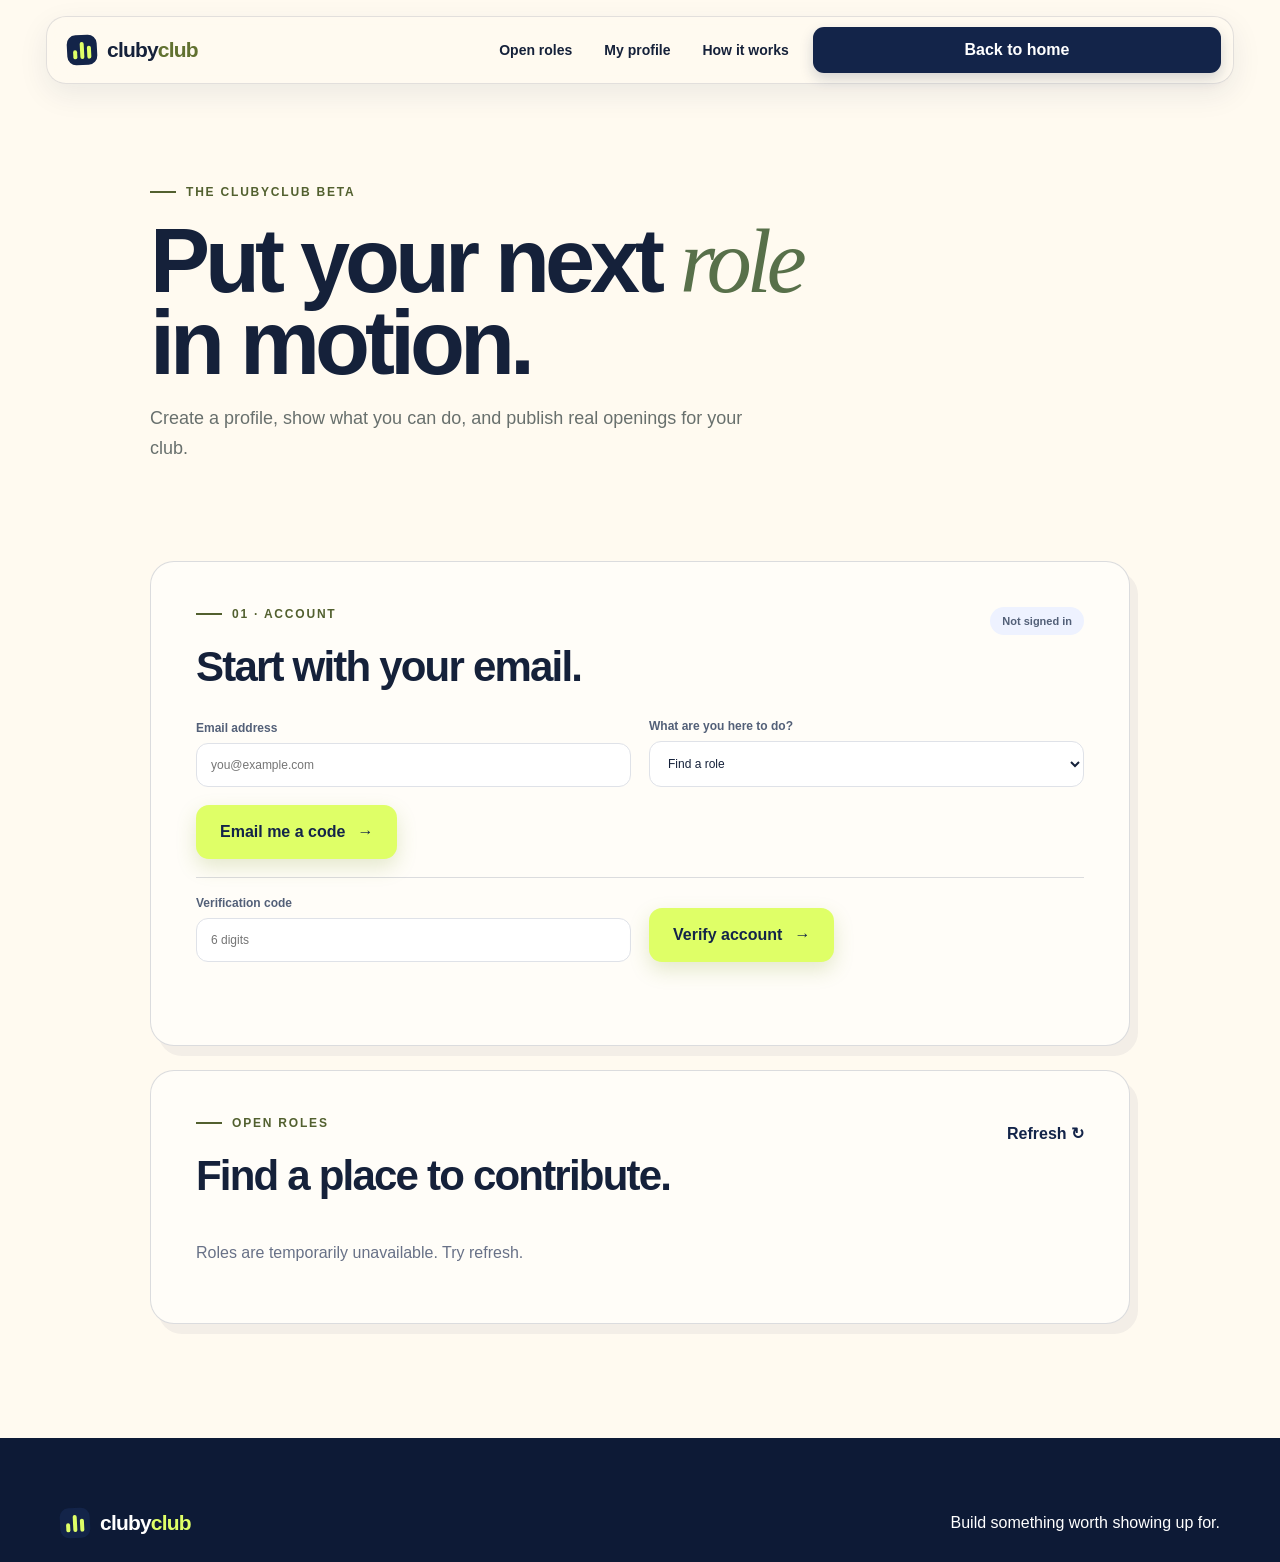
==== app.html @ 36484598 "Add beta profiles and club role postings" ====
<!DOCTYPE html>
<html lang="en">
<head>
  <meta charset="UTF-8">
  <meta name="viewport" content="width=device-width, initial-scale=1">
  <meta name="description" content="Create a clubyclub profile, discover student leadership roles, and post openings for your club.">
  <title>clubyclub — Profiles and roles</title>
  <link rel="icon" href="favicon.svg" type="image/svg+xml">
  <link rel="stylesheet" href="styles.css">
  <link rel="stylesheet" href="app.css">
</head>
<body class="app-page">
  <header class="site-header" data-header>
    <a class="brand" href="index.html#top" aria-label="clubyclub home">
      <span class="brand-mark" aria-hidden="true"><span></span><span></span><span></span></span>
      <span>cluby<span>club</span></span>
    </a>
    <nav class="desktop-nav" aria-label="Main navigation">
      <a href="#roles">Open roles</a>
      <a href="#profile">My profile</a>
      <a href="index.html#how">How it works</a>
    </nav>
    <a class="button button-small button-dark" href="index.html">Back to home</a>
  </header>

  <main class="app-shell">
    <section class="app-hero">
      <div class="section-kicker">The clubyclub beta</div>
      <h1>Put your next <em>role</em> in motion.</h1>
      <p>Create a profile, show what you can do, and publish real openings for your club.</p>
    </section>

    <section class="app-card" id="account">
      <div class="card-heading">
        <div><div class="section-kicker">01 · Account</div><h2>Start with your email.</h2></div>
        <span class="status-pill" data-account-status>Not signed in</span>
      </div>
      <form data-start-form class="form-grid">
        <label>Email address<input type="email" name="email" autocomplete="email" placeholder="you@example.com" required></label>
        <label>What are you here to do?
          <select name="user_type"><option value="candidate">Find a role</option><option value="club">Build a club team</option></select>
        </label>
        <button class="button button-primary" type="submit">Email me a code <span>→</span></button>
      </form>
      <form data-verify-form class="form-grid verify-form" hidden>
        <label>Verification code<input name="code" inputmode="numeric" autocomplete="one-time-code" placeholder="6 digits" pattern="[0-9]{6}" required></label>
        <button class="button button-primary" type="submit">Verify account <span>→</span></button>
      </form>
      <p class="form-message" data-account-message aria-live="polite"></p>
    </section>

    <section class="app-card" id="profile" data-protected>
      <div class="card-heading">
        <div><div class="section-kicker">02 · Profile</div><h2>Make your signal clear.</h2></div>
        <span class="status-pill success">Verified account</span>
      </div>
      <form data-profile-form class="form-grid">
        <label>Your name<input name="display_name" required placeholder="Your name"></label>
        <label>School or community<input name="school" placeholder="e.g. State University"></label>
        <label class="full">Skills<input name="skills" placeholder="Event planning, design, fundraising"></label>
        <label class="full">Short bio<textarea name="bio" rows="4" placeholder="What do you care about building?"></textarea></label>
        <label>Availability<select name="availability"><option value="open">Open to opportunities</option><option value="limited">Limited availability</option><option value="not_now">Not right now</option></select></label>
        <button class="button button-primary" type="submit">Save profile <span>→</span></button>
      </form>
      <p class="form-message" data-profile-message aria-live="polite"></p>
    </section>

    <section class="app-card" id="post-role" data-protected>
      <div class="card-heading">
        <div><div class="section-kicker">03 · Club posting</div><h2>Post a real opening.</h2></div>
        <span class="status-pill">Visible in the role feed</span>
      </div>
      <form data-role-form class="form-grid">
        <label>Club name<input name="club_name" required placeholder="e.g. Robotics Society"></label>
        <label>Role title<input name="title" required placeholder="e.g. Treasurer"></label>
        <label>Category<select name="category"><option>Leadership</option><option>Operations</option><option>Creative</option><option>Community</option></select></label>
        <label>Commitment<input name="commitment" placeholder="2–4 hours/week"></label>
        <label>Location<input name="location" placeholder="Campus, remote, or hybrid"></label>
        <label class="full">What will this person do?<textarea name="description" rows="4" required placeholder="Describe the responsibilities, expectations, and what success looks like."></textarea></label>
        <button class="button button-primary" type="submit">Publish role <span>→</span></button>
      </form>
      <p class="form-message" data-role-message aria-live="polite"></p>
    </section>

    <section class="app-card" id="roles">
      <div class="card-heading">
        <div><div class="section-kicker">Open roles</div><h2>Find a place to contribute.</h2></div>
        <button class="text-button" data-refresh-roles type="button">Refresh ↻</button>
      </div>
      <div class="role-feed" data-role-feed><p class="empty-state">Loading open roles…</p></div>
    </section>
  </main>

  <footer class="site-footer app-footer"><a class="brand brand-footer" href="index.html#top"><span class="brand-mark" aria-hidden="true"><span></span><span></span><span></span></span><span>cluby<span>club</span></span></a><span>Build something worth showing up for.</span></footer>
  <div class="toast" role="status" aria-live="polite" data-toast><span data-toast-icon>✓</span><div><strong data-toast-title>Done</strong><small data-toast-message></small></div></div>
  <script src="config.js"></script>
  <script src="app.js"></script>
</body>
</html>
---- styles.css ----
:root {
  --navy: #132449;
  --navy-2: #1b3261;
  --ink: #15213a;
  --paper: #f4f0e6;
  --cream: #fffaf0;
  --white: #ffffff;
  --lime: #dfff67;
  --lime-bright: #e9ff83;
  --coral: #ff725e;
  --blue: #8eb4ff;
  --yellow: #ffcb59;
  --muted: #6f746f;
  --line: rgba(19, 36, 73, 0.15);
  --shadow: 0 22px 60px rgba(19, 36, 73, 0.15);
  --radius-lg: 32px;
  --radius-md: 22px;
  --radius-sm: 14px;
  --shell: min(1160px, calc(100% - 48px));
}

* { box-sizing: border-box; }
html { scroll-behavior: smooth; }
body {
  margin: 0;
  color: var(--ink);
  background: var(--paper);
  font-family: Inter, ui-sans-serif, -apple-system, BlinkMacSystemFont, "Segoe UI", sans-serif;
  -webkit-font-smoothing: antialiased;
  overflow-x: hidden;
}
body.menu-open { overflow: hidden; }
a { color: inherit; text-decoration: none; }
button, input { font: inherit; }
button { color: inherit; }
img, svg { display: block; max-width: 100%; }

.skip-link {
  position: fixed;
  z-index: 999;
  top: 12px;
  left: 12px;
  padding: 10px 16px;
  color: white;
  background: var(--navy);
  border-radius: 10px;
  transform: translateY(-150%);
  transition: transform 180ms ease;
}
.skip-link:focus { transform: translateY(0); }
.sr-only { position: absolute; width: 1px; height: 1px; padding: 0; margin: -1px; overflow: hidden; clip: rect(0, 0, 0, 0); white-space: nowrap; border: 0; }

.site-header {
  position: fixed;
  z-index: 100;
  top: 16px;
  left: 50%;
  width: min(1188px, calc(100% - 32px));
  min-height: 68px;
  padding: 10px 12px 10px 20px;
  display: grid;
  grid-template-columns: 1fr auto 1fr;
  align-items: center;
  gap: 24px;
  background: rgba(255, 250, 240, 0.88);
  border: 1px solid rgba(19, 36, 73, 0.12);
  border-radius: 20px;
  box-shadow: 0 10px 30px rgba(19, 36, 73, 0.08);
  backdrop-filter: blur(18px);
  -webkit-backdrop-filter: blur(18px);
  transform: translateX(-50%);
  transition: transform 250ms ease, background 250ms ease, box-shadow 250ms ease;
}
.site-header.scrolled { background: rgba(255, 250, 240, 0.96); box-shadow: 0 14px 38px rgba(19, 36, 73, 0.13); }
.brand { display: inline-flex; align-items: center; gap: 10px; font-size: 21px; font-weight: 850; letter-spacing: -0.8px; width: fit-content; }
.brand > span:last-child > span { color: #617130; }
.brand-mark { width: 30px; height: 30px; display: flex; align-items: flex-end; gap: 3px; padding: 6px; background: var(--navy); border-radius: 9px; transform: rotate(-3deg); }
.brand-mark span { width: 5px; background: var(--lime); border-radius: 99px; }
.brand-mark span:nth-child(1) { height: 9px; }
.brand-mark span:nth-child(2) { height: 17px; }
.brand-mark span:nth-child(3) { height: 13px; }
.desktop-nav { display: flex; align-items: center; gap: 32px; font-size: 14px; font-weight: 650; white-space: nowrap; }
.desktop-nav a, .login-link { position: relative; }
.desktop-nav a::after, .login-link::after { content: ""; position: absolute; left: 0; right: 100%; bottom: -5px; height: 2px; background: var(--navy); transition: right 180ms ease; }
.desktop-nav a:hover::after, .login-link:hover::after { right: 0; }
.header-actions { justify-self: end; display: flex; align-items: center; gap: 24px; font-size: 14px; font-weight: 700; }

.button { display: inline-flex; justify-content: center; align-items: center; gap: 12px; min-height: 54px; padding: 0 24px; border: 0; border-radius: 13px; font-weight: 800; cursor: pointer; transition: transform 180ms ease, box-shadow 180ms ease, background 180ms ease; }
.button:hover { transform: translateY(-2px); }
.button span { transition: transform 180ms ease; }
.button:hover span { transform: translate(2px, -2px); }
.button-small { min-height: 46px; padding: 0 19px; border-radius: 11px; }
.button-dark { color: white; background: var(--navy); box-shadow: 0 6px 14px rgba(19, 36, 73, 0.18); }
.button-dark:hover { background: var(--navy-2); }
.button-primary { color: var(--navy); background: var(--lime); box-shadow: 0 8px 20px rgba(127, 155, 44, 0.21); }
.button-primary:hover { background: var(--lime-bright); box-shadow: 0 12px 26px rgba(127, 155, 44, 0.28); }
.text-link { display: inline-flex; align-items: center; gap: 9px; padding-bottom: 4px; border-bottom: 1px solid currentColor; font-weight: 750; }
.text-link span { transition: transform 180ms ease; }
.text-link:hover span { transform: translateX(4px); }

.menu-toggle { display: none; width: 46px; height: 46px; justify-content: center; align-items: center; flex-direction: column; gap: 6px; padding: 0; border: 0; border-radius: 12px; background: var(--navy); cursor: pointer; }
.menu-toggle span { width: 19px; height: 2px; background: white; transition: transform 180ms ease; }
.menu-toggle[aria-expanded="true"] span:first-child { transform: translateY(4px) rotate(45deg); }
.menu-toggle[aria-expanded="true"] span:last-child { transform: translateY(-4px) rotate(-45deg); }
.mobile-menu { display: none; }

.hero {
  min-height: 830px;
  padding: 155px max(24px, calc((100vw - 1160px) / 2)) 90px;
  display: grid;
  grid-template-columns: 0.98fr 1.02fr;
  align-items: center;
  gap: clamp(42px, 7vw, 100px);
  background:
    radial-gradient(circle at 8% 15%, rgba(255,255,255,.95) 0, rgba(255,255,255,0) 28%),
    linear-gradient(115deg, #f5f1e7 0%, #efeade 100%);
  position: relative;
  overflow: hidden;
}
.hero::after { content: ""; position: absolute; left: -100px; bottom: -100px; width: 310px; height: 310px; border: 1px solid rgba(19, 36, 73, .07); border-radius: 50%; box-shadow: 0 0 0 50px rgba(19,36,73,.025), 0 0 0 100px rgba(19,36,73,.018); }
.hero-copy { position: relative; z-index: 2; }
.eyebrow, .section-kicker { display: flex; align-items: center; gap: 10px; margin-bottom: 22px; color: #52602f; font-size: 12px; font-weight: 850; letter-spacing: 1.8px; text-transform: uppercase; }
.eyebrow span { width: 22px; height: 8px; background: var(--lime); border: 1px solid rgba(19,36,73,.2); border-radius: 99px; }
h1 { max-width: 620px; margin: 0; font-size: clamp(57px, 6.4vw, 90px); line-height: .91; letter-spacing: -5px; font-weight: 860; }
h1 em { color: #58704a; font-family: Georgia, "Times New Roman", serif; font-weight: 400; }
.hero-lede { max-width: 560px; margin: 30px 0 32px; color: #5e635f; font-size: 18px; line-height: 1.65; }
.hero-actions { display: flex; align-items: center; gap: 28px; }
.social-proof { display: flex; align-items: center; gap: 16px; margin-top: 46px; }
.social-proof p { margin: 0; color: #747873; font-size: 12px; line-height: 1.5; }
.social-proof strong { color: var(--ink); font-size: 13px; }
.avatar-stack { display: flex; }
.avatar { width: 39px; height: 39px; margin-left: -8px; display: grid; place-items: center; border: 3px solid var(--paper); border-radius: 50%; font-size: 9px; font-weight: 850; }
.avatar:first-child { margin-left: 0; }
.avatar-one { background: var(--coral); }
.avatar-two { background: var(--yellow); }
.avatar-three { color: white; background: var(--navy); }
.avatar-four { background: var(--lime); }

.hero-visual { position: relative; min-height: 585px; display: grid; place-items: center; isolation: isolate; }
.hero-visual::before { content: ""; position: absolute; width: 520px; height: 520px; background: var(--lime); border-radius: 46% 54% 58% 42% / 51% 42% 58% 49%; transform: rotate(-10deg); box-shadow: inset 0 0 0 1px rgba(19,36,73,.08); z-index: -2; }
.orbit { position: absolute; z-index: -1; width: 565px; height: 370px; border: 1px dashed rgba(19, 36, 73, .26); border-radius: 50%; transform: rotate(-11deg); }
.orbit-two { width: 430px; height: 570px; transform: rotate(34deg); }
.profile-card { width: min(405px, 88%); background: var(--white); border: 1px solid rgba(19,36,73,.12); border-radius: 26px; box-shadow: 0 30px 75px rgba(19, 36, 73, .24); overflow: hidden; transform: rotate(-2deg); }
.profile-topline { height: 205px; padding: 22px; position: relative; display: flex; align-items: flex-end; justify-content: center; background: #b9d1ff; overflow: hidden; }
.profile-topline::before, .profile-topline::after { content: ""; position: absolute; border-radius: 50%; background: rgba(255,255,255,.35); }
.profile-topline::before { width: 180px; height: 180px; top: -80px; left: -60px; }
.profile-topline::after { width: 130px; height: 130px; bottom: -70px; right: -20px; }
.profile-photo { width: 150px; position: relative; z-index: 2; filter: drop-shadow(0 9px 13px rgba(19,36,73,.15)); }
.availability { position: absolute; z-index: 3; top: 15px; right: 15px; display: flex; align-items: center; gap: 7px; padding: 7px 10px; background: rgba(255,255,255,.9); border-radius: 99px; font-size: 10px; font-weight: 750; }
.availability i { width: 7px; height: 7px; background: #35b86c; border-radius: 50%; box-shadow: 0 0 0 3px rgba(53,184,108,.15); }
.profile-body { padding: 23px; }
.profile-heading { display: flex; justify-content: space-between; align-items: center; gap: 20px; }
.profile-heading small { color: #5d713a; font-size: 10px; font-weight: 800; text-transform: uppercase; letter-spacing: .8px; }
.profile-heading h2 { margin: 4px 0 2px; font-size: 29px; letter-spacing: -1.2px; }
.profile-heading p { margin: 0; color: var(--muted); font-size: 12px; }
.match-ring { width: 59px; height: 59px; display: grid; place-items: center; grid-template-columns: auto auto; gap: 1px; color: var(--navy); border: 5px solid var(--lime); border-left-color: #eef0e8; border-radius: 50%; transform: rotate(8deg); }
.match-ring span { font-size: 18px; font-weight: 900; transform: rotate(-8deg); }
.match-ring small { align-self: center; font-size: 8px; transform: rotate(-8deg); }
.skills { display: flex; flex-wrap: wrap; gap: 7px; padding: 20px 0; border-bottom: 1px solid #e7e8e3; }
.skills span { padding: 7px 10px; background: #f2f3ef; border-radius: 8px; font-size: 10px; font-weight: 700; }
.skills b { color: #3a9859; }
.verified-row { display: grid; grid-template-columns: auto 1fr auto; align-items: center; gap: 10px; padding-top: 17px; }
.shield { width: 31px; height: 34px; display: grid; place-items: center; color: var(--navy); background: var(--lime); border-radius: 9px 9px 13px 13px; font-size: 12px; font-weight: 900; }
.verified-row p { margin: 0; color: #83867f; font-size: 9px; line-height: 1.4; }
.verified-row p strong { color: var(--ink); font-size: 10px; }
.verified-row button { border: 0; background: none; font-size: 11px; font-weight: 800; cursor: pointer; }
.verified-row button span { padding-left: 3px; }
.mini-card { position: absolute; z-index: 5; display: flex; align-items: center; gap: 11px; padding: 13px 15px; background: white; border: 1px solid rgba(19,36,73,.1); border-radius: 15px; box-shadow: 0 14px 35px rgba(19,36,73,.17); }
.mini-card small, .mini-card strong { display: block; white-space: nowrap; }
.mini-card small { margin-bottom: 2px; color: #7d817b; font-size: 9px; }
.mini-card strong { font-size: 11px; }
.mini-icon { width: 34px; height: 34px; display: grid; place-items: center; background: var(--coral); border-radius: 10px; }
.club-card { top: 53px; left: -2px; transform: rotate(-6deg); }
.trust-card { right: -20px; bottom: 55px; transform: rotate(4deg); }
.trust-card small { margin: 3px 0 0; }
.trust-avatars { display: flex; }
.trust-avatars span { width: 27px; height: 27px; margin-left: -6px; display: grid; place-items: center; color: white; background: var(--navy); border: 2px solid white; border-radius: 50%; font-size: 8px; font-weight: 800; }
.trust-avatars span:first-child { margin-left: 0; background: var(--coral); }
.trust-avatars span:last-child { background: #657fb1; }
.role-chip { position: absolute; z-index: 4; display: flex; align-items: center; gap: 7px; padding: 9px 12px; color: white; background: var(--navy); border-radius: 99px; box-shadow: 0 10px 25px rgba(19,36,73,.19); font-size: 10px; font-weight: 750; }
.role-chip span { color: var(--lime); font-size: 8px; }
.role-chip-one { right: 5px; top: 145px; transform: rotate(5deg); }
.role-chip-two { left: 8px; bottom: 130px; transform: rotate(-8deg); }

.ticker { width: 100%; color: white; background: var(--navy); border-top: 1px solid rgba(255,255,255,.12); border-bottom: 1px solid rgba(255,255,255,.12); overflow: hidden; }
.ticker-track { width: max-content; height: 70px; display: flex; align-items: center; gap: 27px; animation: ticker 30s linear infinite; }
.ticker-track span { font-family: Georgia, serif; font-size: 24px; font-style: italic; white-space: nowrap; }
.ticker-track i { color: var(--lime); font-style: normal; }
@keyframes ticker { to { transform: translateX(-50%); } }

.section-shell { width: var(--shell); margin-inline: auto; }
.problem-section { padding-block: 120px; }
.section-kicker::before { content: ""; width: 26px; height: 2px; background: currentColor; }
.section-kicker.light { color: var(--lime); }
.problem-grid { display: grid; grid-template-columns: 1.05fr .95fr; gap: 100px; }
.problem-copy h2, .section-heading h2, .trust-copy h2, .cta-card h2 { margin: 0; font-size: clamp(45px, 5vw, 71px); line-height: 1; letter-spacing: -3.4px; }
.problem-copy h2 span, .section-heading h2 span, .trust-copy h2 span, .cta-card h2 span { font-family: Georgia, serif; font-style: italic; font-weight: 400; }
.problem-detail { padding-top: 5px; }
.problem-detail p { margin: 0 0 19px; color: #676c68; font-size: 17px; line-height: 1.7; }
.problem-detail .text-link { margin-top: 10px; font-size: 14px; }
.comparison-card { margin-top: 75px; display: grid; grid-template-columns: 1fr 1fr; border: 1px solid var(--line); border-radius: var(--radius-lg); overflow: hidden; box-shadow: var(--shadow); }
.comparison-side { min-height: 480px; padding: 34px 40px 40px; display: flex; flex-direction: column; }
.old-way { background: #e7e2d7; }
.new-way { color: white; background: var(--navy); }
.comparison-label { width: fit-content; padding: 7px 10px; border: 1px solid currentColor; border-radius: 99px; font-size: 10px; font-weight: 850; letter-spacing: .9px; text-transform: uppercase; }
.new-way .comparison-label { color: var(--lime); }
.new-way .comparison-label span { margin-left: 5px; }
.comparison-side h3 { margin: auto 0 9px; font-size: 32px; letter-spacing: -1.2px; }
.comparison-side > p { max-width: 440px; margin: 0; color: #686d68; line-height: 1.6; }
.new-way > p { color: #bbc3d4; }
.messy-notes { height: 230px; position: relative; margin-top: 22px; }
.messy-notes span { position: absolute; padding: 14px 17px; font-size: 13px; font-weight: 750; box-shadow: 3px 5px 0 rgba(19,36,73,.11); }
.messy-notes span:nth-child(1) { left: 9%; top: 18%; background: var(--yellow); transform: rotate(-7deg); }
.messy-notes span:nth-child(2) { right: 13%; top: 6%; background: white; border: 1px solid #ccc4b8; transform: rotate(8deg); }
.messy-notes span:nth-child(3) { right: 9%; bottom: 12%; background: #becbf0; transform: rotate(-4deg); }
.messy-notes span:nth-child(4) { left: 24%; bottom: 0; background: #ffada0; transform: rotate(6deg); }
.match-list { display: grid; gap: 9px; margin-top: 35px; }
.match-list > div { display: grid; grid-template-columns: auto 1fr auto; align-items: center; gap: 12px; padding: 12px 15px; color: var(--ink); background: white; border-radius: 13px; transform-origin: center; }
.match-list > div:nth-child(2) { margin-inline: 12px -12px; transform: rotate(1.4deg); }
.match-list > div:nth-child(3) { margin-right: 25px; opacity: .72; transform: rotate(-1deg); }
.tiny-avatar { width: 38px; height: 38px; display: grid; place-items: center; border-radius: 11px; font-size: 10px; font-weight: 850; }
.tiny-avatar.coral { background: var(--coral); }
.tiny-avatar.blue { background: var(--blue); }
.tiny-avatar.yellow { background: var(--yellow); }
.match-list p { margin: 0; }
.match-list strong, .match-list small { display: block; }
.match-list strong { font-size: 12px; }
.match-list small { margin-top: 3px; color: #797e79; font-size: 9px; }
.match-list b { padding: 6px 8px; color: #435527; background: var(--lime); border-radius: 99px; font-size: 10px; }

.how-section { padding-block: 115px 125px; color: white; background: var(--navy); }
.section-heading { display: grid; grid-template-columns: 1.2fr .8fr; align-items: end; gap: 60px; margin-bottom: 62px; }
.section-heading p { margin: 0 0 5px auto; max-width: 360px; color: #bac2d1; font-size: 17px; line-height: 1.6; }
.section-heading.dark p { color: #6c716c; }
.steps-grid { display: grid; grid-template-columns: repeat(3, 1fr); gap: 18px; }
.step-card { min-height: 505px; padding: 23px 25px 30px; display: flex; flex-direction: column; color: var(--ink); background: #f8f4eb; border: 1px solid rgba(255,255,255,.13); border-radius: var(--radius-md); overflow: hidden; }
.step-card.featured { background: var(--lime); transform: translateY(-13px); }
.step-number { width: 36px; height: 36px; display: grid; place-items: center; border: 1px solid rgba(19,36,73,.4); border-radius: 50%; font-size: 10px; font-weight: 850; }
.step-visual { height: 240px; display: grid; place-items: center; position: relative; }
.step-card h3 { margin: auto 0 10px; font-size: 25px; letter-spacing: -1px; }
.step-card > p { margin: 0; color: #6d726e; font-size: 14px; line-height: 1.65; }
.post-sheet { width: 180px; padding: 21px; background: white; border: 1px solid var(--line); border-radius: 13px; box-shadow: 8px 10px 0 var(--blue); transform: rotate(-4deg); }
.post-sheet::before { content: ""; display: block; width: 24px; height: 24px; margin: -8px auto 14px; background: var(--navy); border-radius: 50% 50% 8px 8px; }
.post-tag { padding: 5px 7px; color: var(--navy); background: var(--lime); border-radius: 99px; font-size: 8px; font-weight: 800; text-transform: uppercase; }
.post-sheet h4 { margin: 16px 0 2px; font-size: 20px; }
.post-sheet p { margin: 0; color: #777c77; font-size: 10px; }
.post-sheet div { margin-top: 15px; display: grid; gap: 5px; }
.post-sheet i { height: 5px; background: #e6e7e2; border-radius: 99px; }
.post-sheet i:last-child { width: 70%; }
.match-visual { perspective: 500px; }
.person-card { position: absolute; width: 130px; height: 175px; padding: 14px; display: flex; align-items: flex-end; background: white; border: 1px solid rgba(19,36,73,.15); border-radius: 17px; box-shadow: 0 13px 25px rgba(19,36,73,.15); }
.person-card span { width: 65px; height: 65px; display: grid; place-items: center; margin: 0 auto 40px; border-radius: 50%; background: var(--blue); font-size: 16px; font-weight: 900; }
.person-front { z-index: 3; transform: translateY(10px); }
.person-middle { z-index: 2; transform: translateX(57px) rotate(9deg) scale(.9); }
.person-middle span { background: var(--coral); }
.person-back { z-index: 1; transform: translateX(-57px) rotate(-9deg) scale(.9); }
.person-back span { background: var(--yellow); }
.person-card b { position: absolute; bottom: 14px; left: 50%; width: max-content; padding: 5px 8px; background: var(--lime); border-radius: 99px; font-size: 8px; transform: translateX(-50%); }
.connect-visual { align-content: center; }
.handshake { width: 120px; height: 120px; display: grid; place-items: center; background: var(--blue); border-radius: 50%; box-shadow: 0 0 0 13px rgba(142,180,255,.25); font-size: 50px; transform: rotate(-4deg); }
.connect-visual span { margin-top: 25px; padding: 7px 12px; color: white; background: var(--navy); border-radius: 99px; font-size: 10px; font-weight: 800; transform: rotate(3deg); }

.roles-section { padding-block: 125px; }
.section-heading.dark { color: var(--ink); }
.role-browser { display: grid; grid-template-columns: 235px 1fr; gap: 55px; padding-top: 32px; border-top: 1px solid var(--line); }
.role-filters { display: flex; flex-direction: column; align-items: stretch; gap: 7px; }
.role-filters button { padding: 12px 15px; text-align: left; color: #6c716d; background: transparent; border: 0; border-radius: 9px; font-size: 13px; font-weight: 700; cursor: pointer; }
.role-filters button.active { color: white; background: var(--navy); }
.role-list { display: grid; }
.role-row { min-height: 102px; display: grid; grid-template-columns: auto 1fr auto auto; align-items: center; gap: 22px; border-bottom: 1px solid var(--line); transition: opacity 200ms ease, transform 200ms ease; }
.role-row:first-child { border-top: 1px solid var(--line); }
.role-row.is-hidden { display: none; }
.role-icon { width: 49px; height: 49px; display: grid; place-items: center; border-radius: 14px; font-size: 18px; font-weight: 850; }
.icon-coral { background: var(--coral); }
.icon-yellow { background: var(--yellow); }
.icon-blue { background: var(--blue); }
.icon-lime { background: var(--lime); }
.role-row h3 { margin: 0 0 5px; font-size: 19px; }
.role-row p { margin: 0; color: #7c807b; font-size: 12px; }
.open-count { padding: 6px 9px; background: #e6e2d8; border-radius: 99px; font-size: 10px; font-weight: 750; }
.role-row > button { width: 41px; height: 41px; border: 1px solid var(--line); border-radius: 50%; background: transparent; font-size: 17px; cursor: pointer; transition: background 180ms ease, color 180ms ease, transform 180ms ease; }
.role-row:hover > button { color: white; background: var(--navy); transform: translateX(4px); }

.trust-section { padding-block: 115px; color: white; background: #254b89; overflow: hidden; }
.trust-grid { display: grid; grid-template-columns: 1fr .88fr; align-items: center; gap: 100px; }
.trust-copy > p { max-width: 560px; margin: 27px 0 32px; color: #c9d7ed; font-size: 17px; line-height: 1.7; }
.trust-copy ul { margin: 0; padding: 0; display: grid; gap: 22px; list-style: none; }
.trust-copy li { display: flex; align-items: flex-start; gap: 15px; }
.trust-copy li > span { flex: 0 0 auto; width: 27px; height: 27px; display: grid; place-items: center; color: var(--navy); background: var(--lime); border-radius: 50%; font-size: 11px; font-weight: 900; }
.trust-copy li strong, .trust-copy li small { display: block; }
.trust-copy li strong { margin-bottom: 4px; font-size: 14px; }
.trust-copy li small { color: #bbcae1; font-size: 12px; }
.testimonial-card { position: relative; padding: 51px 45px 40px; color: var(--ink); background: var(--cream); border-radius: 28px; box-shadow: 16px 19px 0 var(--lime); transform: rotate(2deg); }
.quote-mark { color: var(--coral); font-family: Georgia, serif; font-size: 90px; line-height: .45; }
.testimonial-card blockquote { margin: 27px 0 38px; font-family: Georgia, serif; font-size: 25px; font-style: italic; line-height: 1.45; }
.quote-author { display: grid; grid-template-columns: auto 1fr auto; align-items: center; gap: 13px; padding-top: 20px; border-top: 1px solid var(--line); }
.quote-avatar { width: 45px; height: 45px; display: grid; place-items: center; color: white; background: var(--navy); border-radius: 50%; font-size: 11px; font-weight: 850; }
.quote-author strong, .quote-author span { display: block; }
.quote-author strong { font-size: 13px; }
.quote-author span { margin-top: 3px; color: #777c77; font-size: 10px; }
.quote-stars { color: #f3a91c; font-size: 12px; letter-spacing: 2px; }
.quote-sticker { position: absolute; right: -60px; top: -56px; width: 145px; height: 145px; display: grid; place-items: center; text-align: center; color: var(--navy); background: var(--yellow); border-radius: 50%; font-family: Georgia, serif; font-size: 14px; font-style: italic; line-height: 1.3; transform: rotate(10deg); }
.quote-sticker span { position: absolute; bottom: 18px; color: var(--coral); }

.cta-section { padding-block: 110px; }
.cta-card { position: relative; padding: 80px 60px 50px; text-align: center; color: white; background: var(--navy); border-radius: var(--radius-lg); overflow: hidden; }
.cta-card::before, .cta-card::after { content: ""; position: absolute; border: 1px solid rgba(223,255,103,.15); border-radius: 50%; }
.cta-card::before { width: 420px; height: 420px; left: -270px; top: -120px; box-shadow: 0 0 0 60px rgba(223,255,103,.04), 0 0 0 120px rgba(223,255,103,.025); }
.cta-card::after { width: 320px; height: 320px; right: -230px; bottom: -160px; box-shadow: 0 0 0 50px rgba(223,255,103,.04), 0 0 0 100px rgba(223,255,103,.025); }
.section-kicker.centered { justify-content: center; color: var(--lime); }
.cta-card h2 { position: relative; z-index: 1; }
.cta-card > p { position: relative; z-index: 1; max-width: 590px; margin: 24px auto 35px; color: #c1c9d8; line-height: 1.65; }
.cta-spark { position: absolute; color: var(--lime); }
.spark-one { top: 55px; left: 12%; font-size: 34px; transform: rotate(15deg); }
.spark-two { right: 12%; top: 105px; color: var(--coral); font-size: 22px; }
.signup-form { position: relative; z-index: 2; max-width: 670px; margin: 0 auto; }
.persona-toggle { width: min(100%, 570px); margin: 0 auto 14px; padding: 4px; display: grid; grid-template-columns: repeat(3, 1fr); background: #0d1c3b; border: 1px solid rgba(255,255,255,.12); border-radius: 14px; }
.persona-toggle button { padding: 10px 12px; color: #aeb8c9; background: transparent; border: 0; border-radius: 10px; font-size: 10px; font-weight: 800; cursor: pointer; }
.persona-toggle button.active { color: var(--navy); background: var(--lime); }
.role-choice { width: min(100%, 570px); margin: 0 auto 14px; text-align: left; }
.role-choice label { display: block; margin: 0 0 7px 4px; color: #c8d0de; font-size: 10px; font-weight: 800; letter-spacing: .3px; }
.role-choice select { width: 100%; min-height: 48px; padding: 0 42px 0 15px; color: var(--ink); background: white; border: 2px solid transparent; border-radius: 13px; outline: 0; font: inherit; cursor: pointer; }
.role-choice select:focus { border-color: var(--blue); }
.email-row { padding: 7px; display: grid; grid-template-columns: 1fr auto; background: white; border-radius: 16px; }
.email-row input { min-width: 0; padding: 0 17px; color: var(--ink); background: transparent; border: 0; outline: 0; }
.email-row input::placeholder { color: #9a9e9a; }
.email-row input:focus { box-shadow: inset 0 0 0 2px var(--blue); border-radius: 10px; }
.form-note { margin: 12px 0 0 !important; color: #8490a4 !important; font-size: 10px !important; }
.form-honeypot { position: absolute !important; left: -10000px !important; width: 1px !important; height: 1px !important; opacity: 0 !important; pointer-events: none !important; }
.email-row .button[disabled] { opacity: .72; cursor: wait; transform: none; }
.journey-button { position: relative; z-index: 2; margin: 48px -60px -50px; min-height: 62px; padding: 12px 34px; display: flex; justify-content: center; align-items: center; gap: 15px; color: var(--navy); background: var(--lime); font-size: 12px; font-weight: 800; }
.journey-button span { white-space: nowrap; }
.journey-button i { font-style: normal; opacity: .5; }

.site-footer { padding: 70px max(24px, calc((100vw - 1160px) / 2)) 24px; color: white; background: #0d1a36; }
.footer-top { padding-bottom: 65px; display: grid; grid-template-columns: 1.3fr .7fr; gap: 60px; }
.brand-footer > span:last-child > span { color: var(--lime); }
.footer-top > div:first-child p { margin: 20px 0 0; color: #949fb2; font-size: 14px; }
.footer-links { display: grid; grid-template-columns: repeat(2, 1fr); gap: 45px; }
.footer-links > div { display: flex; flex-direction: column; align-items: flex-start; gap: 12px; }
.footer-links strong { margin-bottom: 5px; color: #7e899c; font-size: 10px; letter-spacing: 1.3px; text-transform: uppercase; }
.footer-links a { color: #d5dae4; font-size: 13px; }
.footer-links a:hover { color: var(--lime); }
.footer-bottom { padding-top: 20px; display: grid; grid-template-columns: 1fr auto 1fr; align-items: center; gap: 30px; color: #6f7a8d; border-top: 1px solid rgba(255,255,255,.1); font-size: 10px; }
.footer-bottom > span:nth-child(2) { color: #9aa4b5; }
.footer-bottom > div { justify-self: end; display: flex; gap: 20px; }

.toast { position: fixed; z-index: 150; right: 24px; bottom: 24px; min-width: 275px; padding: 14px 18px; display: flex; align-items: center; gap: 12px; color: white; background: var(--navy); border: 1px solid rgba(255,255,255,.15); border-radius: 14px; box-shadow: var(--shadow); opacity: 0; pointer-events: none; transform: translateY(20px); transition: opacity 220ms ease, transform 220ms ease; }
.toast.show { opacity: 1; transform: translateY(0); }
.toast.error > span { color: white; background: var(--coral); }
.toast > span { width: 30px; height: 30px; display: grid; place-items: center; color: var(--navy); background: var(--lime); border-radius: 50%; font-weight: 900; }
.toast strong, .toast small { display: block; }
.toast strong { font-size: 12px; }
.toast small { margin-top: 3px; color: #b6bfd0; font-size: 9px; }

.reveal { opacity: 0; transform: translateY(22px); transition: opacity 650ms ease, transform 650ms ease; }
.reveal.in-view { opacity: 1; transform: translateY(0); }
.hero-visual.reveal { transform: translateY(22px) scale(.97); }
.hero-visual.reveal.in-view { transform: translateY(0) scale(1); }
.steps-grid .reveal:nth-child(2) { transition-delay: 90ms; }
.steps-grid .reveal:nth-child(3) { transition-delay: 180ms; }

@media (max-width: 1040px) {
  .desktop-nav { gap: 20px; }
  .hero { gap: 25px; }
  .hero-visual { transform: scale(.91); }
  .trust-grid { gap: 65px; }
  .quote-sticker { right: -30px; }
}

@media (max-width: 900px) {
  :root { --shell: min(100% - 36px, 700px); }
  .site-header { grid-template-columns: 1fr auto; }
  .desktop-nav, .header-actions { display: none; }
  .menu-toggle { display: flex; justify-self: end; }
  .mobile-menu { position: absolute; top: calc(100% + 8px); left: 0; right: 0; padding: 20px; display: flex; flex-direction: column; gap: 6px; background: var(--cream); border: 1px solid var(--line); border-radius: 18px; box-shadow: var(--shadow); opacity: 0; visibility: hidden; transform: translateY(-8px); transition: opacity 180ms ease, transform 180ms ease, visibility 180ms ease; }
  .mobile-menu.open { opacity: 1; visibility: visible; transform: translateY(0); }
  .mobile-menu > a:not(.button) { padding: 12px; font-size: 14px; font-weight: 750; }
  .hero { min-height: auto; padding-top: 130px; grid-template-columns: 1fr; gap: 40px; }
  .hero-copy { max-width: 700px; }
  h1 { max-width: 680px; }
  .hero-visual { min-height: 610px; transform: scale(1); }
  .problem-grid, .section-heading, .trust-grid { grid-template-columns: 1fr; gap: 32px; }
  .section-heading p { margin-left: 0; }
  .comparison-side { padding-inline: 30px; }
  .steps-grid { grid-template-columns: 1fr; }
  .step-card { min-height: 430px; }
  .step-card.featured { transform: none; }
  .role-browser { grid-template-columns: 1fr; gap: 25px; }
  .role-filters { flex-direction: row; flex-wrap: wrap; }
  .trust-grid { gap: 80px; }
  .testimonial-card { max-width: 570px; }
  .journey-button { flex-wrap: wrap; }
}

@media (max-width: 650px) {
  :root { --shell: calc(100% - 28px); --radius-lg: 24px; }
  .site-header { top: 10px; width: calc(100% - 20px); min-height: 62px; padding-left: 14px; border-radius: 16px; }
  .brand { font-size: 19px; }
  .brand-mark { width: 28px; height: 28px; }
  .hero { padding: 112px 18px 62px; }
  h1 { font-size: clamp(50px, 15vw, 70px); letter-spacing: -3.6px; }
  .hero-lede { margin-top: 24px; font-size: 16px; }
  .hero-actions { align-items: flex-start; flex-direction: column; gap: 20px; }
  .hero-actions .button { width: 100%; }
  .social-proof { margin-top: 35px; }
  .hero-visual { min-height: 470px; margin-inline: -10px; }
  .hero-visual::before { width: 400px; height: 400px; }
  .orbit { width: 420px; height: 270px; }
  .orbit-two { width: 320px; height: 430px; }
  .profile-card { width: 310px; }
  .profile-topline { height: 155px; }
  .profile-photo { width: 118px; }
  .profile-body { padding: 18px; }
  .profile-heading h2 { font-size: 23px; }
  .match-ring { width: 49px; height: 49px; }
  .club-card { top: 20px; left: 0; }
  .trust-card { right: -7px; bottom: 20px; }
  .role-chip-one { top: 120px; right: -2px; }
  .role-chip-two { left: -2px; bottom: 96px; }
  .ticker-track { height: 62px; gap: 22px; }
  .ticker-track span { font-size: 20px; }
  .problem-section, .roles-section { padding-block: 85px; }
  .problem-copy h2, .section-heading h2, .trust-copy h2, .cta-card h2 { font-size: 46px; letter-spacing: -2.5px; }
  .comparison-card { grid-template-columns: 1fr; }
  .comparison-side { min-height: 440px; padding: 27px 23px 32px; }
  .new-way { min-height: 460px; }
  .how-section, .trust-section { padding-block: 85px; }
  .section-heading { margin-bottom: 42px; }
  .step-card { min-height: 455px; }
  .role-filters { flex-wrap: nowrap; padding-bottom: 5px; overflow-x: auto; }
  .role-filters button { white-space: nowrap; }
  .role-row { min-height: 110px; grid-template-columns: auto 1fr auto; gap: 14px; }
  .open-count { display: none; }
  .role-icon { width: 45px; height: 45px; }
  .testimonial-card { padding: 43px 26px 30px; box-shadow: 10px 12px 0 var(--lime); }
  .testimonial-card blockquote { font-size: 21px; }
  .quote-sticker { width: 105px; height: 105px; right: -3px; top: -50px; font-size: 11px; }
  .quote-author { grid-template-columns: auto 1fr; }
  .quote-stars { grid-column: 2; }
  .cta-section { padding-block: 70px; }
  .cta-card { padding: 65px 20px 32px; }
  .email-row { grid-template-columns: 1fr; gap: 7px; background: transparent; padding: 0; }
  .email-row input { height: 55px; padding-inline: 17px; background: white; border-radius: 13px; }
  .journey-button { margin: 40px -20px -32px; padding: 19px 24px; gap: 9px; line-height: 1.5; }
  .journey-button i:nth-of-type(2) { display: none; }
  .journey-button span { white-space: normal; }
  .footer-top { grid-template-columns: 1fr; gap: 45px; }
  .footer-bottom { grid-template-columns: 1fr; gap: 12px; }
  .footer-bottom > span:nth-child(2) { order: -1; }
  .footer-bottom > div { justify-self: start; }
  .toast { left: 16px; right: 16px; bottom: 16px; min-width: 0; }
}

@media (prefers-reduced-motion: reduce) {
  html { scroll-behavior: auto; }
  *, *::before, *::after { animation-duration: .01ms !important; animation-iteration-count: 1 !important; transition-duration: .01ms !important; }
  .reveal { opacity: 1; transform: none; }
}
---- app.css ----
.app-page { background: var(--cream); color: var(--ink); }
.app-shell { width: min(100% - 36px, 980px); margin: 0 auto; padding: 150px 0 90px; }
.app-hero { max-width: 720px; padding: 35px 0 55px; }
.app-hero h1 { max-width: 680px; margin: 18px 0; font-size: clamp(52px, 8vw, 90px); }
.app-hero p { max-width: 620px; color: #68706d; font-size: 18px; line-height: 1.7; }
.app-card { margin: 24px 0; padding: clamp(24px, 5vw, 45px); background: #fffdf8; border: 1px solid var(--line); border-radius: 24px; box-shadow: 8px 10px 0 rgba(19,36,73,.05); }
.card-heading { display:flex; align-items:flex-start; justify-content:space-between; gap:20px; margin-bottom:28px; }
.card-heading h2 { margin: 10px 0 0; font-size: clamp(28px, 5vw, 42px); letter-spacing:-1.8px; }
.status-pill { display:inline-flex; padding:8px 12px; color:#536078; background:#eef2ff; border-radius:999px; font-size:11px; font-weight:800; white-space:nowrap; }
.status-pill.success { color:#132449; background:var(--lime); }
.form-grid { display:grid; grid-template-columns:repeat(2, minmax(0,1fr)); gap:18px; align-items:end; }
.form-grid label { display:grid; gap:8px; color:#536078; font-size:12px; font-weight:800; }
.form-grid input, .form-grid select, .form-grid textarea { width:100%; box-sizing:border-box; padding:14px; color:var(--ink); background:#fff; border:1px solid #dfe2e8; border-radius:12px; font:inherit; font-weight:500; outline:0; }
.form-grid textarea { resize:vertical; }
.form-grid input:focus, .form-grid select:focus, .form-grid textarea:focus { border-color:var(--blue); box-shadow:0 0 0 3px rgba(142,180,255,.25); }
.form-grid .full { grid-column:1 / -1; }
.form-grid button { justify-self:start; }
.verify-form { margin-top:18px; padding-top:18px; border-top:1px solid var(--line); }
.form-message { min-height:20px; margin:18px 0 0; color:#687187; font-size:13px; line-height:1.5; }
.form-message.error { color:#b64232; }
.role-feed { display:grid; gap:12px; }
.feed-role { padding:20px; background:#f5f6f8; border-radius:16px; }
.feed-role-top { display:flex; justify-content:space-between; gap:16px; }
.feed-role h3 { margin:0 0 6px; font-size:20px; }
.feed-role p { margin:7px 0 0; color:#687187; line-height:1.55; font-size:13px; }
.feed-meta { color:#536078; font-size:11px; font-weight:800; }
.empty-state { color:#687187; }
.text-button { padding:8px 0; color:var(--navy); background:transparent; border:0; font:inherit; font-weight:800; cursor:pointer; }
.app-footer { display:flex; align-items:center; justify-content:space-between; gap:20px; }
@media (max-width:650px) { .app-shell { width:calc(100% - 28px); padding-top:110px; } .card-heading { display:block; } .status-pill { margin-top:15px; } .form-grid { grid-template-columns:1fr; } .form-grid .full { grid-column:auto; } .app-footer { display:grid; } }
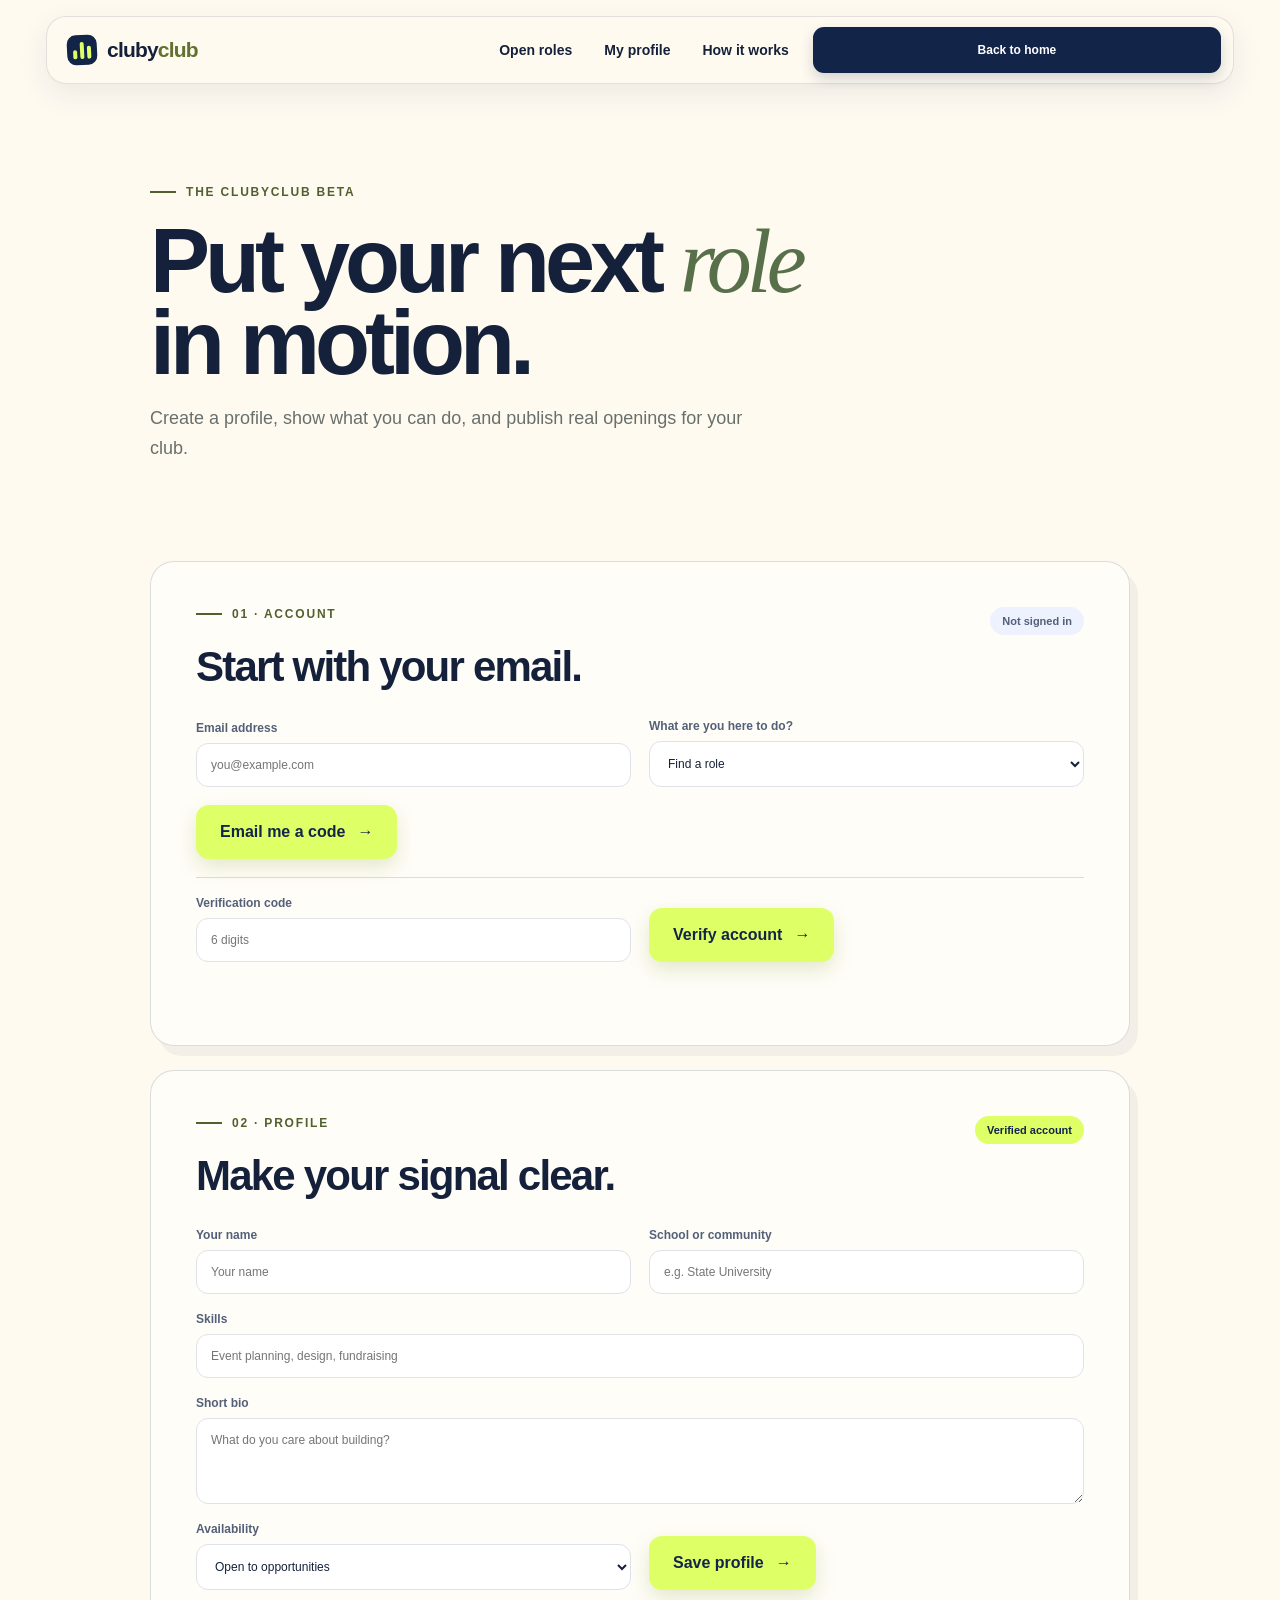
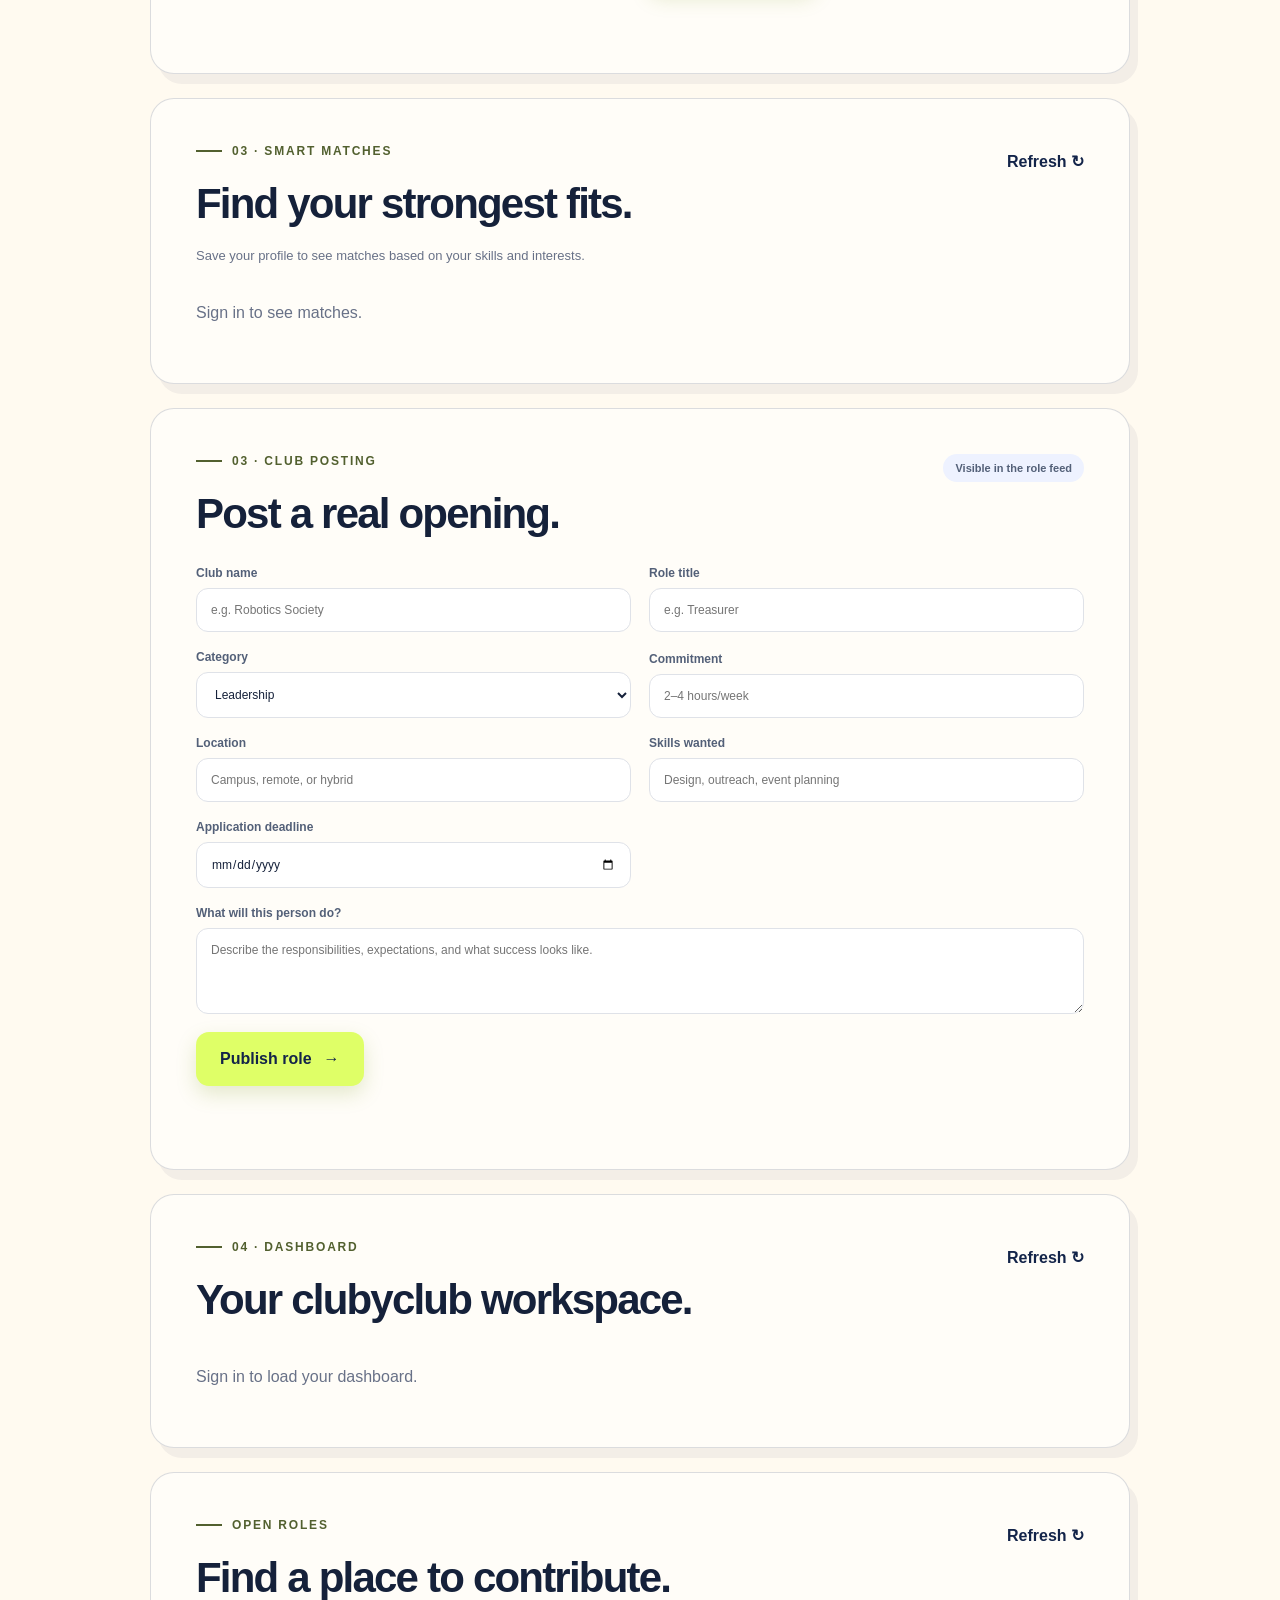
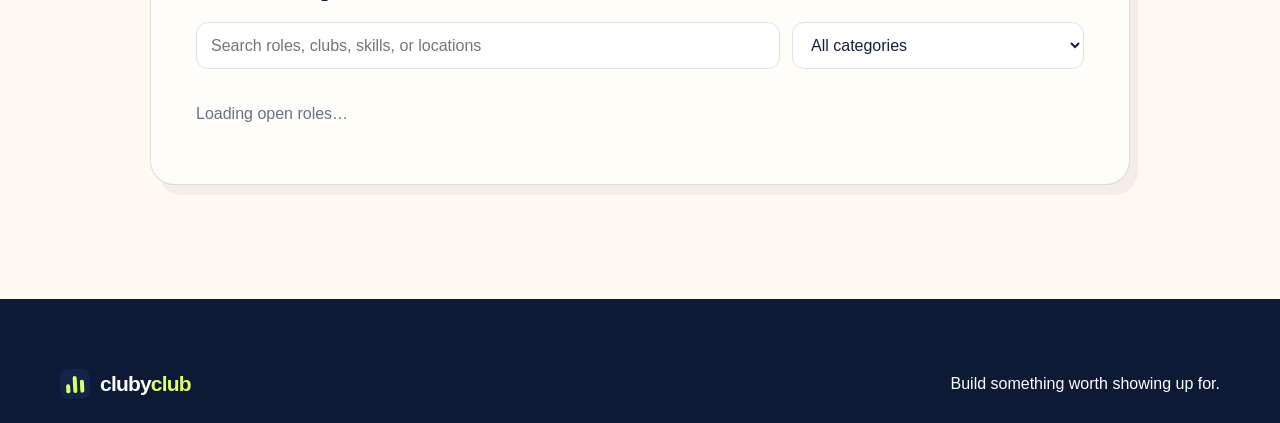
==== commit ffaf804d: "Add role marketplace, applications, and dashboards" ====
--- a/app.html
+++ b/app.html
@@ -65,6 +65,15 @@
       <p class="form-message" data-profile-message aria-live="polite"></p>
     </section>
 
+    <section class="app-card" id="matches" data-protected>
+      <div class="card-heading">
+        <div><div class="section-kicker">03 · Smart matches</div><h2 data-match-heading>Find your strongest fits.</h2></div>
+        <button class="text-button" data-refresh-matches type="button">Refresh ↻</button>
+      </div>
+      <p class="match-intro" data-match-intro>Save your profile to see matches based on your skills and interests.</p>
+      <div class="match-feed" data-match-feed><p class="empty-state">Sign in to see matches.</p></div>
+    </section>
+
     <section class="app-card" id="post-role" data-protected>
       <div class="card-heading">
         <div><div class="section-kicker">03 · Club posting</div><h2>Post a real opening.</h2></div>
@@ -76,16 +85,30 @@
         <label>Category<select name="category"><option>Leadership</option><option>Operations</option><option>Creative</option><option>Community</option></select></label>
         <label>Commitment<input name="commitment" placeholder="2–4 hours/week"></label>
         <label>Location<input name="location" placeholder="Campus, remote, or hybrid"></label>
+        <label>Skills wanted<input name="skills" placeholder="Design, outreach, event planning"></label>
+        <label>Application deadline<input name="deadline" type="date"></label>
         <label class="full">What will this person do?<textarea name="description" rows="4" required placeholder="Describe the responsibilities, expectations, and what success looks like."></textarea></label>
         <button class="button button-primary" type="submit">Publish role <span>→</span></button>
       </form>
       <p class="form-message" data-role-message aria-live="polite"></p>
     </section>
 
+    <section class="app-card" id="dashboard" data-protected>
+      <div class="card-heading">
+        <div><div class="section-kicker">04 · Dashboard</div><h2 data-dashboard-heading>Your clubyclub workspace.</h2></div>
+        <button class="text-button" data-refresh-dashboard type="button">Refresh ↻</button>
+      </div>
+      <div class="dashboard-grid" data-dashboard-feed><p class="empty-state">Sign in to load your dashboard.</p></div>
+    </section>
+
     <section class="app-card" id="roles">
       <div class="card-heading">
         <div><div class="section-kicker">Open roles</div><h2>Find a place to contribute.</h2></div>
         <button class="text-button" data-refresh-roles type="button">Refresh ↻</button>
+      </div>
+      <div class="role-tools">
+        <input data-role-search type="search" placeholder="Search roles, clubs, skills, or locations" aria-label="Search open roles">
+        <select data-role-category aria-label="Filter by category"><option value="">All categories</option><option>Leadership</option><option>Operations</option><option>Creative</option><option>Community</option></select>
       </div>
       <div class="role-feed" data-role-feed><p class="empty-state">Loading open roles…</p></div>
     </section>
--- a/app.css
+++ b/app.css
@@ -27,4 +27,28 @@
 .empty-state { color:#687187; }
 .text-button { padding:8px 0; color:var(--navy); background:transparent; border:0; font:inherit; font-weight:800; cursor:pointer; }
 .app-footer { display:flex; align-items:center; justify-content:space-between; gap:20px; }
-@media (max-width:650px) { .app-shell { width:calc(100% - 28px); padding-top:110px; } .card-heading { display:block; } .status-pill { margin-top:15px; } .form-grid { grid-template-columns:1fr; } .form-grid .full { grid-column:auto; } .app-footer { display:grid; } }+@media (max-width:650px) { .app-shell { width:calc(100% - 28px); padding-top:110px; } .card-heading { display:block; } .status-pill { margin-top:15px; } .form-grid { grid-template-columns:1fr; } .form-grid .full { grid-column:auto; } .app-footer { display:grid; } }
+.match-intro { margin:-10px 0 22px; color:#687187; font-size:13px; line-height:1.55; }
+.match-feed { display:grid; gap:12px; }
+.match-card { padding:20px; background:#f5f6f8; border-radius:16px; }
+.match-card-top { display:flex; justify-content:space-between; align-items:flex-start; gap:16px; }
+.match-card h3 { margin:0 0 6px; font-size:20px; }
+.match-card p { margin:7px 0 0; color:#687187; line-height:1.55; font-size:13px; }
+.match-score { flex:0 0 auto; padding:8px 11px; color:#132449; background:var(--lime); border-radius:999px; font-size:12px; font-weight:900; }
+.match-tags { display:flex; flex-wrap:wrap; gap:7px; margin-top:14px; }
+.match-tags span { padding:6px 9px; color:#536078; background:#fff; border-radius:999px; font-size:11px; font-weight:800; }
+
+.role-tools { display:grid; grid-template-columns:2fr 1fr; gap:12px; margin:-8px 0 20px; }
+.role-tools input, .role-tools select { width:100%; box-sizing:border-box; padding:13px 14px; border:1px solid #dfe2e8; border-radius:12px; font:inherit; color:var(--ink); background:#fff; }
+.role-facts { margin-top:13px; line-height:1.6; }
+.role-tags { display:flex; flex-wrap:wrap; gap:7px; margin-top:12px; }
+.role-tags span { padding:6px 9px; color:#536078; background:#fff; border-radius:999px; font-size:11px; font-weight:800; }
+.role-actions { display:flex; gap:10px; margin-top:17px; flex-wrap:wrap; }
+.button-small { padding:10px 13px; font-size:12px; }
+.dashboard-grid { display:grid; grid-template-columns:repeat(3, minmax(0,1fr)); gap:12px; }
+.dashboard-stat, .dashboard-panel { padding:20px; background:#f5f6f8; border-radius:16px; }
+.dashboard-stat strong, .dashboard-number { display:block; color:var(--navy); font-size:36px; font-weight:900; }
+.dashboard-stat span, .dashboard-panel p { color:#687187; font-size:13px; line-height:1.55; }
+.dashboard-panel h3 { margin:0 0 15px; font-size:16px; }
+.dashboard-panel p { margin:0 0 12px; }
+@media (max-width:650px) { .role-tools, .dashboard-grid { grid-template-columns:1fr; } }
